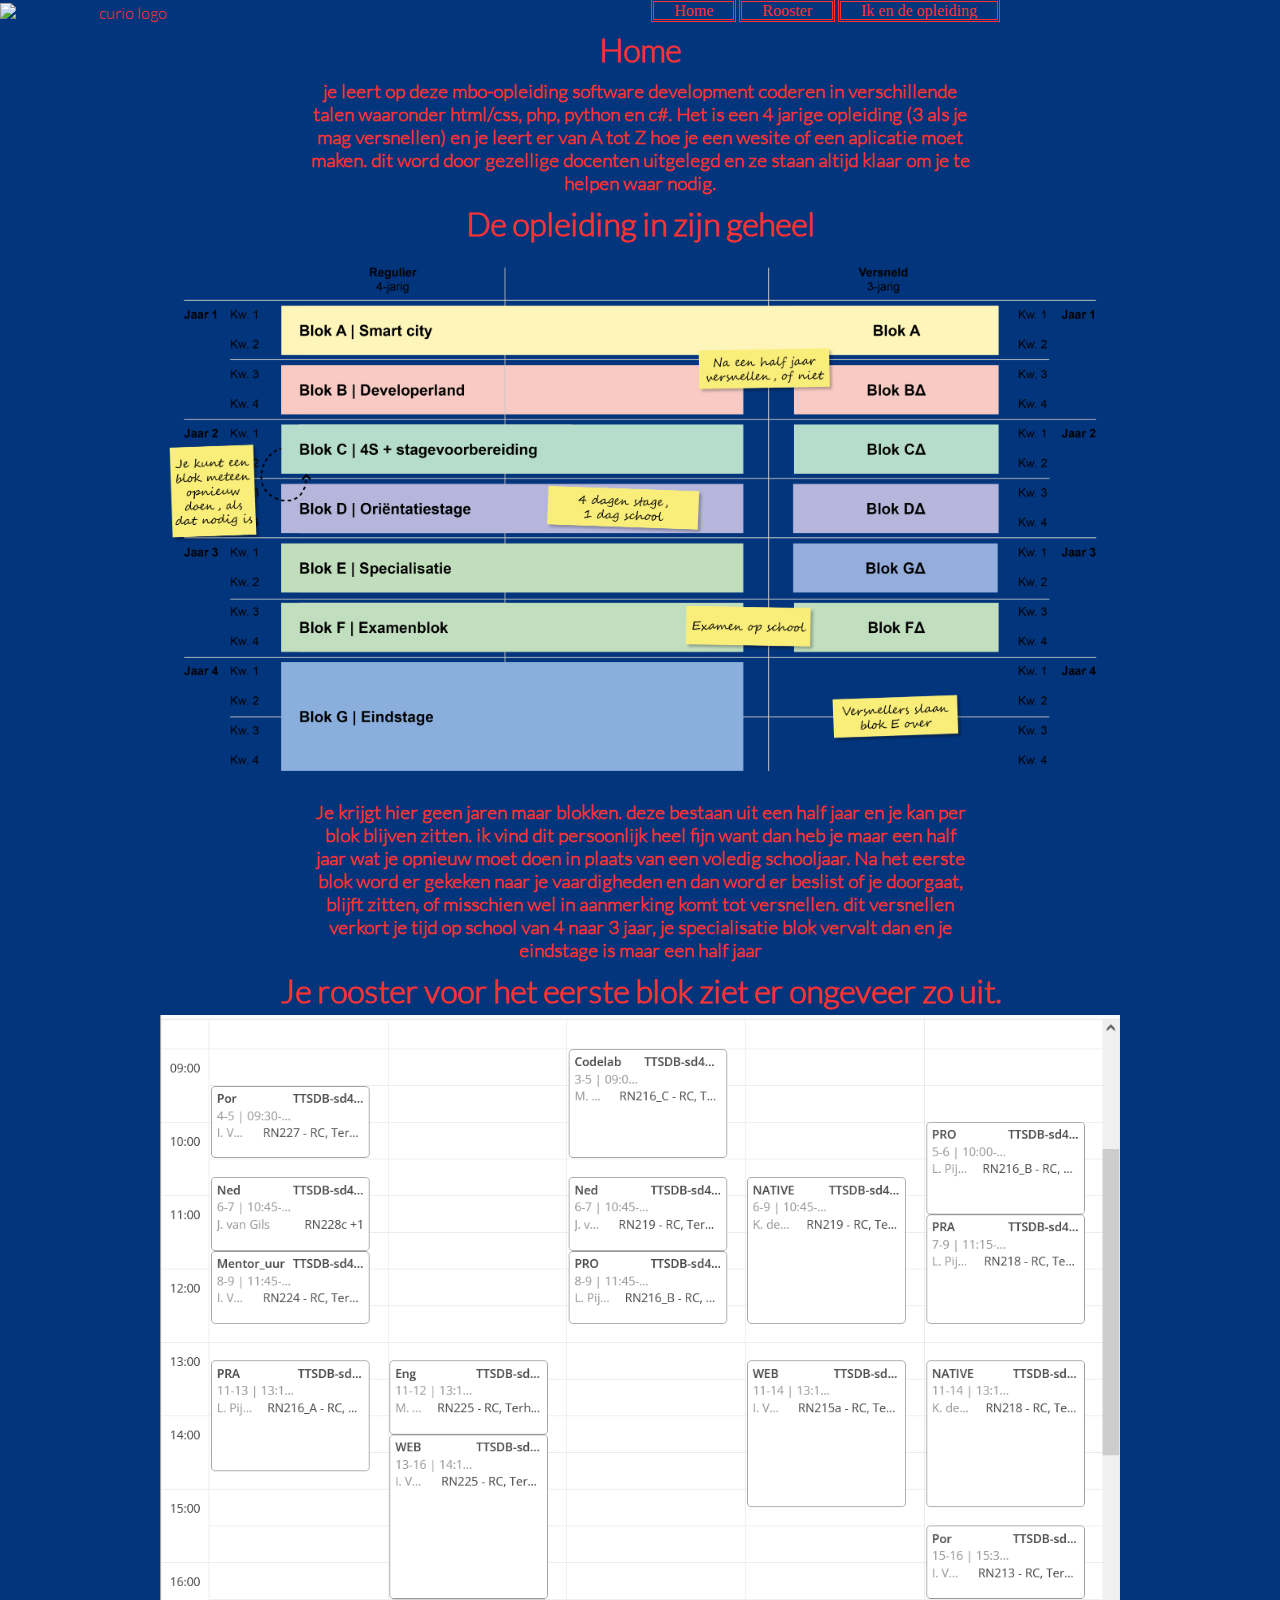
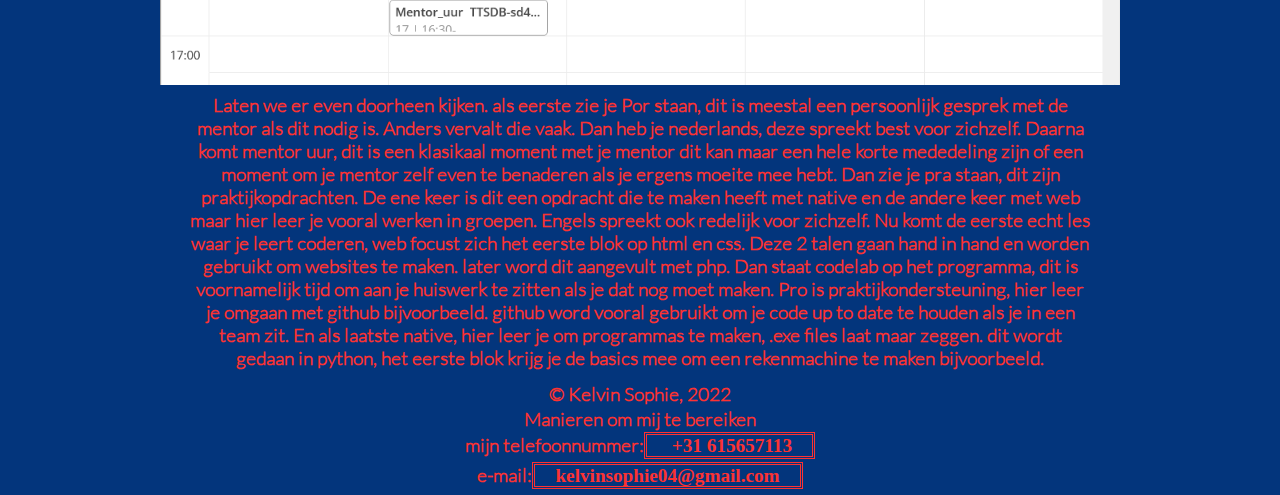
==== index.html @ ab057853 "van php naar html" ====
<!DOCTYPE html>
<html lang="nl">
	<head>
		<meta charset="utf-8">
		<meta name="viewport" content="width=device-width, initial-scale=1">
		<link rel="stylesheet" href="css/style.css">
		<link rel="stylesheet" href="fontawesome/css/all.min.css">
		<title>curio</title>
	</head>
<body>
	<div>
		<header> 
			<div class="wrapper-header">
				<img src="logos/curio-04-rood-logo-rgb.png" alt="curio logo" width=25% height=75%>
				<nav>
					<a href="index.html">Home</a>
					<a href="rooster.html">Rooster</a>
					<a href="aboutme.html">Ik en de opleiding</a>
				</nav>
				
			</div>
		</header>
		<main>
			<div class="wrapper">
				<h1>Home</h1>
				<p>
					je leert op deze mbo-opleiding software development coderen in verschillende talen waaronder html/css, php, python en c#. 
					Het is een 4 jarige opleiding (3 als je mag versnellen) en je leert er van A tot Z hoe je een wesite of een aplicatie moet maken. 
					dit word door gezellige docenten uitgelegd en ze staan altijd klaar om je te helpen waar nodig.
				</p>
				<h1>De opleiding in zijn geheel</h1>
				<img src="img\Opleidingsoverzicht3.png" alt="rooster" width=75% height=75%>
				<p>
					Je krijgt hier geen jaren maar blokken. deze bestaan uit een half jaar en je kan per blok blijven zitten. ik vind dit persoonlijk heel 
					fijn want dan heb je maar een half jaar wat je opnieuw moet doen in plaats van een voledig schooljaar. Na het eerste blok word er gekeken 
					naar je vaardigheden en dan word er beslist of je doorgaat, blijft zitten, of misschien wel in aanmerking komt tot versnellen. dit versnellen 
					verkort je tijd op school van 4 naar 3 jaar, je specialisatie blok vervalt dan en je eindstage is maar een half jaar
				</p>
				<h1>Je rooster voor het eerste blok ziet er ongeveer zo uit.</h1>
				<img src="img\Rooster eerste leerjaar.png" alt="rooster" width=75% height=75%>
				<p class="rooster">
					Laten we er even doorheen kijken.
					als eerste zie je Por staan, dit is meestal een persoonlijk gesprek met de mentor als dit nodig is. Anders vervalt die vaak. 
					Dan heb je nederlands, deze spreekt best voor zichzelf. 
					Daarna komt mentor uur, dit is een klasikaal moment met je mentor dit kan maar een hele korte mededeling zijn of een moment om je mentor zelf even te benaderen als je ergens moeite mee hebt. 
					Dan zie je pra staan, dit zijn praktijkopdrachten. De ene keer is dit een opdracht die te maken heeft met native en de andere keer met web maar hier leer je vooral werken in groepen.
					Engels spreekt ook redelijk voor zichzelf.
					Nu komt de eerste echt les waar je leert coderen, web focust zich het eerste blok op html en css. Deze 2 talen gaan hand in hand en worden gebruikt om websites te maken. later word dit aangevult met php.
					Dan staat codelab op het programma, dit is voornamelijk tijd om aan je huiswerk te zitten als je dat nog moet maken.
					Pro is praktijkondersteuning, hier leer je omgaan met github bijvoorbeeld. github word vooral gebruikt om je code up to date te houden als je in een team zit.
					En als laatste native, hier leer je om programmas te maken, .exe files laat maar zeggen. dit wordt gedaan in python, het eerste blok krijg je de basics mee om een rekenmachine te maken bijvoorbeeld.
				</p>
			</div>
		</main>
		<footer>
			<div class="wrapper">
				<p>&copy; Kelvin Sophie, 2022</p>
				<h3>Manieren om mij te bereiken</h3>
				<p> mijn telefoonnummer:<span itemprop="telephone"><a href="tel:+31-615657113"> +31 615657113</a></span></p>
				<p>e-mail:<a href="https://mail.google.com/mail/?view=cm&fs=1&to=kelvinsophie04@gmail.com">kelvinsophie04@gmail.com</a></p>
			</div>
		</footer>
	</div>
</body>
</html>
---- css/style.css ----
@font-face {
    font-family: 'Font';
    src: url('../fonts/Lato-Light.eot');
    src: url('../fonts/Lato-Light.eot?#iefix') format('embedded-opentype'),
        url('../fonts/Lato-Light.woff2') format('woff2'),
        url('../fonts/Lato-Light.woff') format('woff');
    font-weight: normal;
    font-style: normal;
    font-display: swap;
}

@font-face {
    font-family: 'a';
    src: url('../fonts/chilanka-Regular.eot');
    src: url('../fonts/chilanka-Regular.eot?#iefix') format('embedded-opentype'),
        url('../fonts/chilanka-Regular.woff2') format('woff2'),
        url('../fonts/chilanka-Regular.woff') format('woff');
    font-weight: normal;
    font-style: normal;
    font-display: swap;
}

* {
	margin: 0;
	padding: 0;
}

body{
	text-align: center;
	background-color: #03357C;
	font-family: 'Font';
}

main{
	min-height:72.5vh;
}


.wrapper-header{
	margin: 500;
	width: 1000px;
	display: flex;
  	align-items: center;
	justify-content: space-between;
}

header, footer{
	background-color: #03357C;
	color: #FC3232;
}



footer{
	width: 100%;
	padding: 5px 0px;
}
  
footer p{ 
	padding: 3px 0px;
}

h1{
	color: #FC3232;
	padding: 5px;
}

h2{
	color: #FC3232;
}

nav{
	padding-bottom: 5px;
}

a {
	color: #FC3232;
	text-decoration: none;
	padding: 0px 20px;
	border-style: double;
	font-family: 'a';
}

a:hover {
  background-color: darkgrey;
}


ul{
	display: inline-block;
  text-align: left;
}

li{
	padding: 3px;
}

p{
	margin: auto;
	padding: 5px;
	max-width: 660px;
	font-weight: bold;
	font-size: larger;
	color: #FC3232;
}

.rooster{
	min-width: 900px;
}

button{
	margin: auto;
	background-color: #FC3232;
	font-size: 20px;
	border-radius: 40px;
	padding: 5px;
}

p#hiddenText{
	margin: 0px auto;
	padding: 0px;
	border: 0px;
	max-width: 660px;
}

#gradientText {
    background-image: linear-gradient(180deg, #FC3232, black);
    -webkit-background-clip: text;
    background-clip: text;
    color: transparent;
	margin: 0px auto;
	padding: 0px;
	max-width: 660px;
}

.form{
	max-width: 400px;
	margin: auto;
}

.formgroup{
	padding: 5px 10px;
	display: flex;
	justify-content: space-between;
}

input{
	width: 200px;
	border: 2px solid black;
	background-color: #FC3232;
}

.submit{
	text-align: center;
	padding: 5px 10px;
}

textarea{
	resize: none;
}

.background{
	background-image: url("../img/monsterlogo.png");
	padding: 200px;
	margin: auto;
	background-position: center;
	background-repeat: no-repeat;
	background-size: 400px;
}

.background h5, .monster{
	margin: 10px;
	color: #ffffff;
}
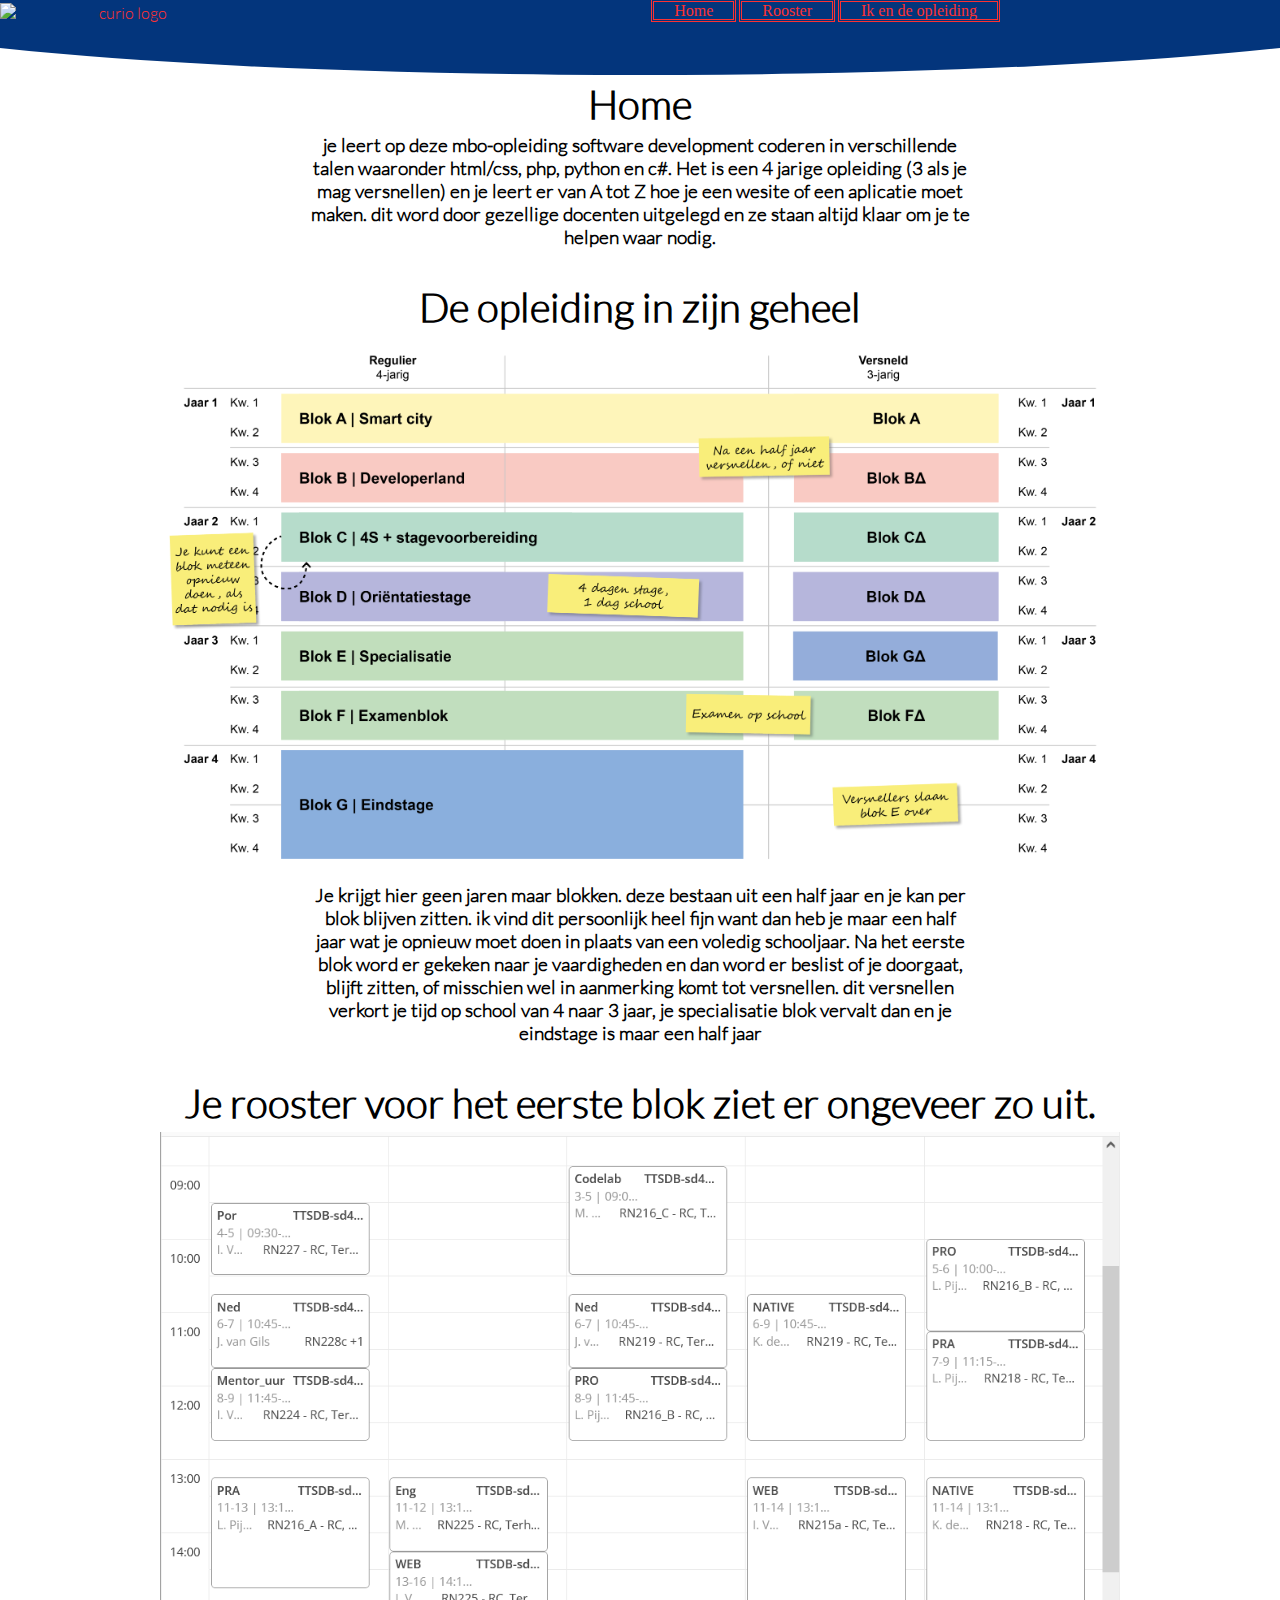
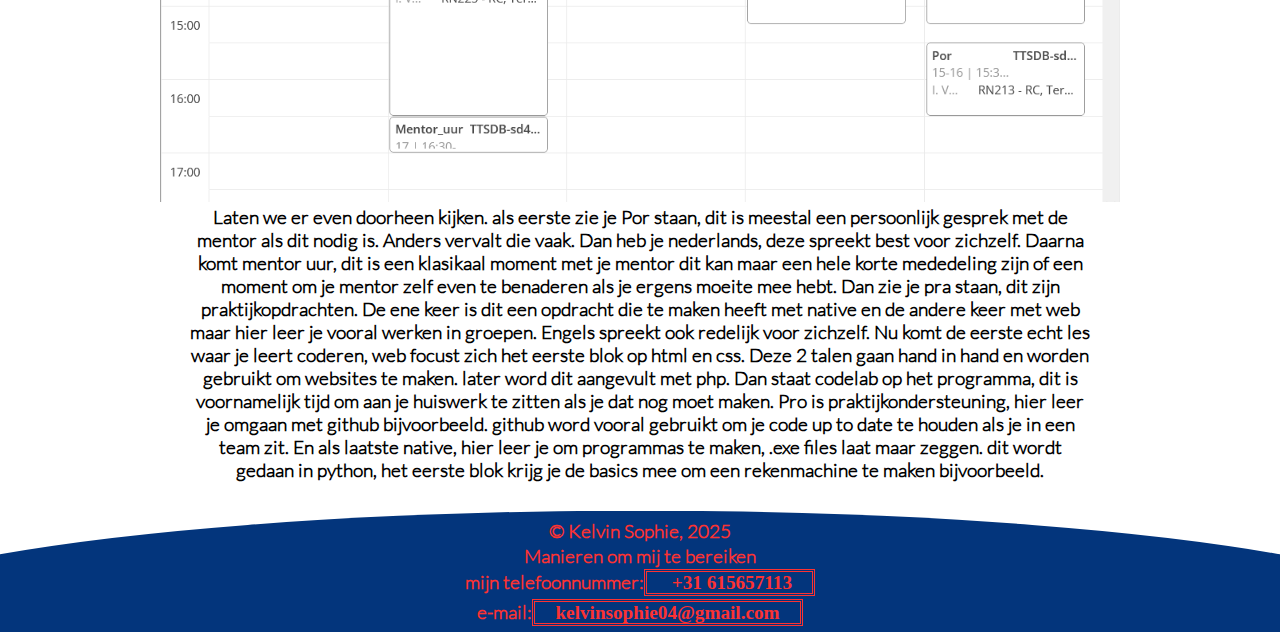
==== commit 921a1256: "update jaar" ====
--- a/index.html
+++ b/index.html
@@ -54,7 +54,7 @@
 		</main>
 		<footer>
 			<div class="wrapper">
-				<p>&copy; Kelvin Sophie, 2022</p>
+				<p>&copy; Kelvin Sophie, 2025</p>
 				<h3>Manieren om mij te bereiken</h3>
 				<p> mijn telefoonnummer:<span itemprop="telephone"><a href="tel:+31-615657113"> +31 615657113</a></span></p>
 				<p>e-mail:<a href="https://mail.google.com/mail/?view=cm&fs=1&to=kelvinsophie04@gmail.com">kelvinsophie04@gmail.com</a></p>
--- a/css/style.css
+++ b/css/style.css
@@ -27,7 +27,7 @@
 
 body{
 	text-align: center;
-	background-color: #03357C;
+	background-color: white;
 	font-family: 'Font';
 }
 
@@ -49,24 +49,31 @@
 	color: #FC3232;
 }
 
+header{
+	padding-bottom: 50px;
+	clip-path: ellipse(65% 100% at top);
+}
 
 
 footer{
 	width: 100%;
 	padding: 5px 0px;
+	clip-path: ellipse(65% 100% at bottom);
 }
   
 footer p{ 
 	padding: 3px 0px;
+	color: #FC3232;
 }
 
 h1{
-	color: #FC3232;
+	color: black;
 	padding: 5px;
+	font-size: 40px;
 }
 
 h2{
-	color: #FC3232;
+	color: black;
 }
 
 nav{
@@ -97,11 +104,11 @@
 
 p{
 	margin: auto;
-	padding: 5px;
+	padding-bottom: 30px;
 	max-width: 660px;
 	font-weight: bold;
 	font-size: larger;
-	color: #FC3232;
+	color: black;
 }
 
 .rooster{
@@ -124,7 +131,7 @@
 }
 
 #gradientText {
-    background-image: linear-gradient(180deg, #FC3232, black);
+    background-image: linear-gradient(180deg, black, white);
     -webkit-background-clip: text;
     background-clip: text;
     color: transparent;
